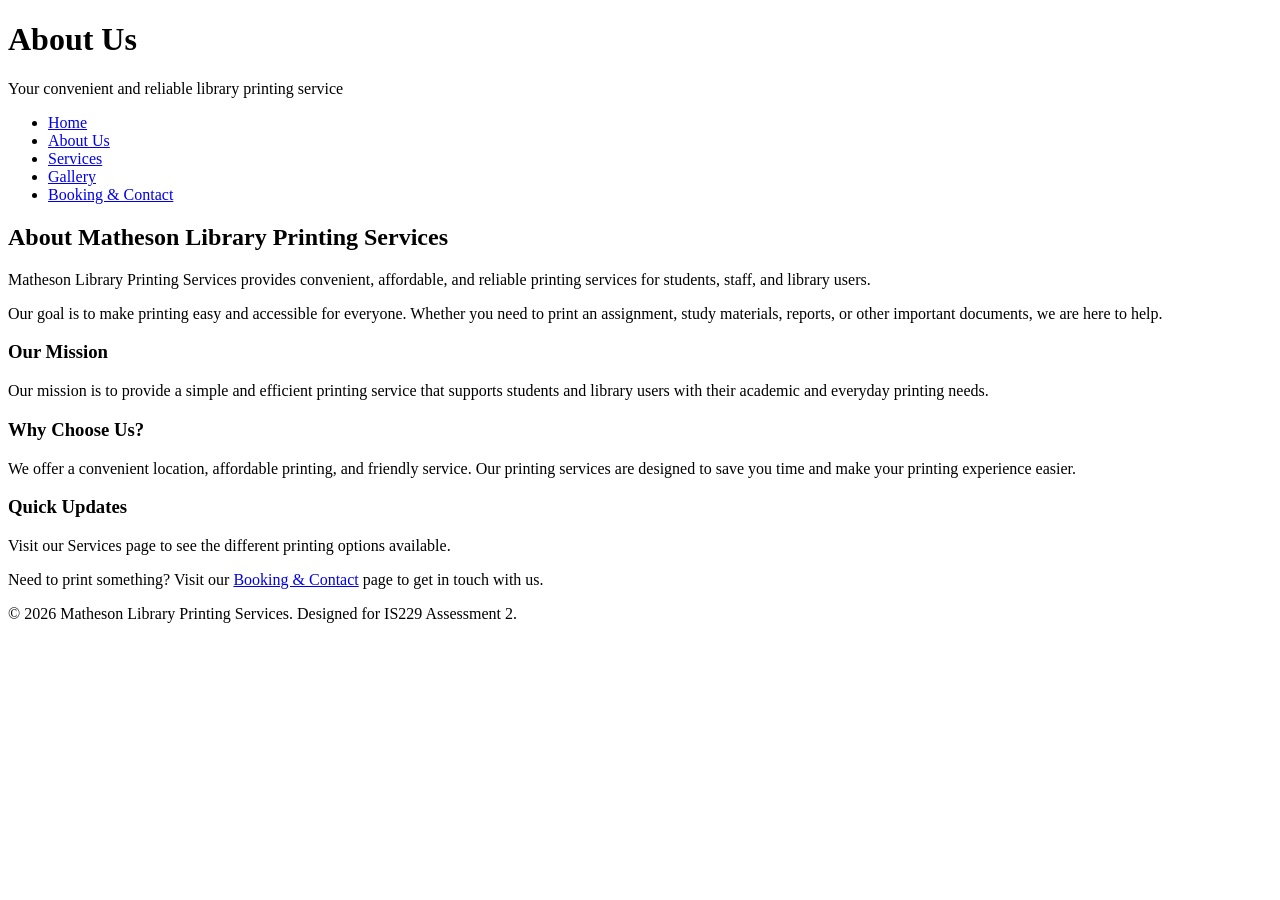
==== about.html @ 6a516424 "Initial website files(html)" ====
<!doctype html>
<html lang="en">
  <head>
    <meta charset="UTF-8" />
    <meta name="viewport" content="width=device-width, initial-scale=1.0" />
    <meta
      name="description"
      content="Learn about Matheson Library Printing Services, our mission, and why students and staff choose us for affordable, reliable printing."
    />
    <link rel="stylesheet" href="style.css" />
    <link rel="icon" type="image/png" href="images/favicon.png" />

    <title>About Us - Matheson Library Printing Services</title>
  </head>

  <body>
    <!-- Header: Main branding and website title -->
    <header>
      <h1>About Us</h1>
      <p>Your convenient and reliable library printing service</p>
    </header>

    <!-- Nav: Consistent navigation menu on every page -->
    <nav>
      <ul>
        <li><a href="index.html">Home</a></li>
        <li><a href="about.html" aria-current="page">About Us</a></li>
        <li><a href="services.html">Services</a></li>
        <li><a href="gallery.html">Gallery</a></li>
        <li><a href="contact.html">Booking &amp; Contact</a></li>
      </ul>
    </nav>

    <!-- Main: The primary content area of the page -->
    <main>
      <section aria-labelledby="about-heading">
        <h2 id="about-heading">About Matheson Library Printing Services</h2>

        <p>
          Matheson Library Printing Services provides convenient, affordable,
          and reliable printing services for students, staff, and library users.
        </p>

        <p>
          Our goal is to make printing easy and accessible for everyone. Whether
          you need to print an assignment, study materials, reports, or other
          important documents, we are here to help.
        </p>

        <!-- Article: A self-contained piece of content -->
        <article aria-labelledby="mission-heading">
          <h3 id="mission-heading">Our Mission</h3>

          <p>
            Our mission is to provide a simple and efficient printing service
            that supports students and library users with their academic and
            everyday printing needs.
          </p>
        </article>

        <article aria-labelledby="why-choose-heading">
          <h3 id="why-choose-heading">Why Choose Us?</h3>

          <p>
            We offer a convenient location, affordable printing, and friendly
            service. Our printing services are designed to save you time and
            make your printing experience easier.
          </p>
        </article>
      </section>

      <!-- Aside: Complementary content -->
      <aside aria-labelledby="quick-updates-heading">
        <h3 id="quick-updates-heading">Quick Updates</h3>

        <p>
          Visit our Services page to see the different printing options
          available.
        </p>

        <p>
          Need to print something? Visit our
          <a href="contact.html">Booking &amp; Contact</a> page to get in touch
          with us.
        </p>
      </aside>
    </main>

    <!-- Footer: Copyright and metadata info -->
    <footer>
      <p>
        &copy; 2026 Matheson Library Printing Services. Designed for IS229
        Assessment 2.
      </p>
    </footer>
  </body>
</html>
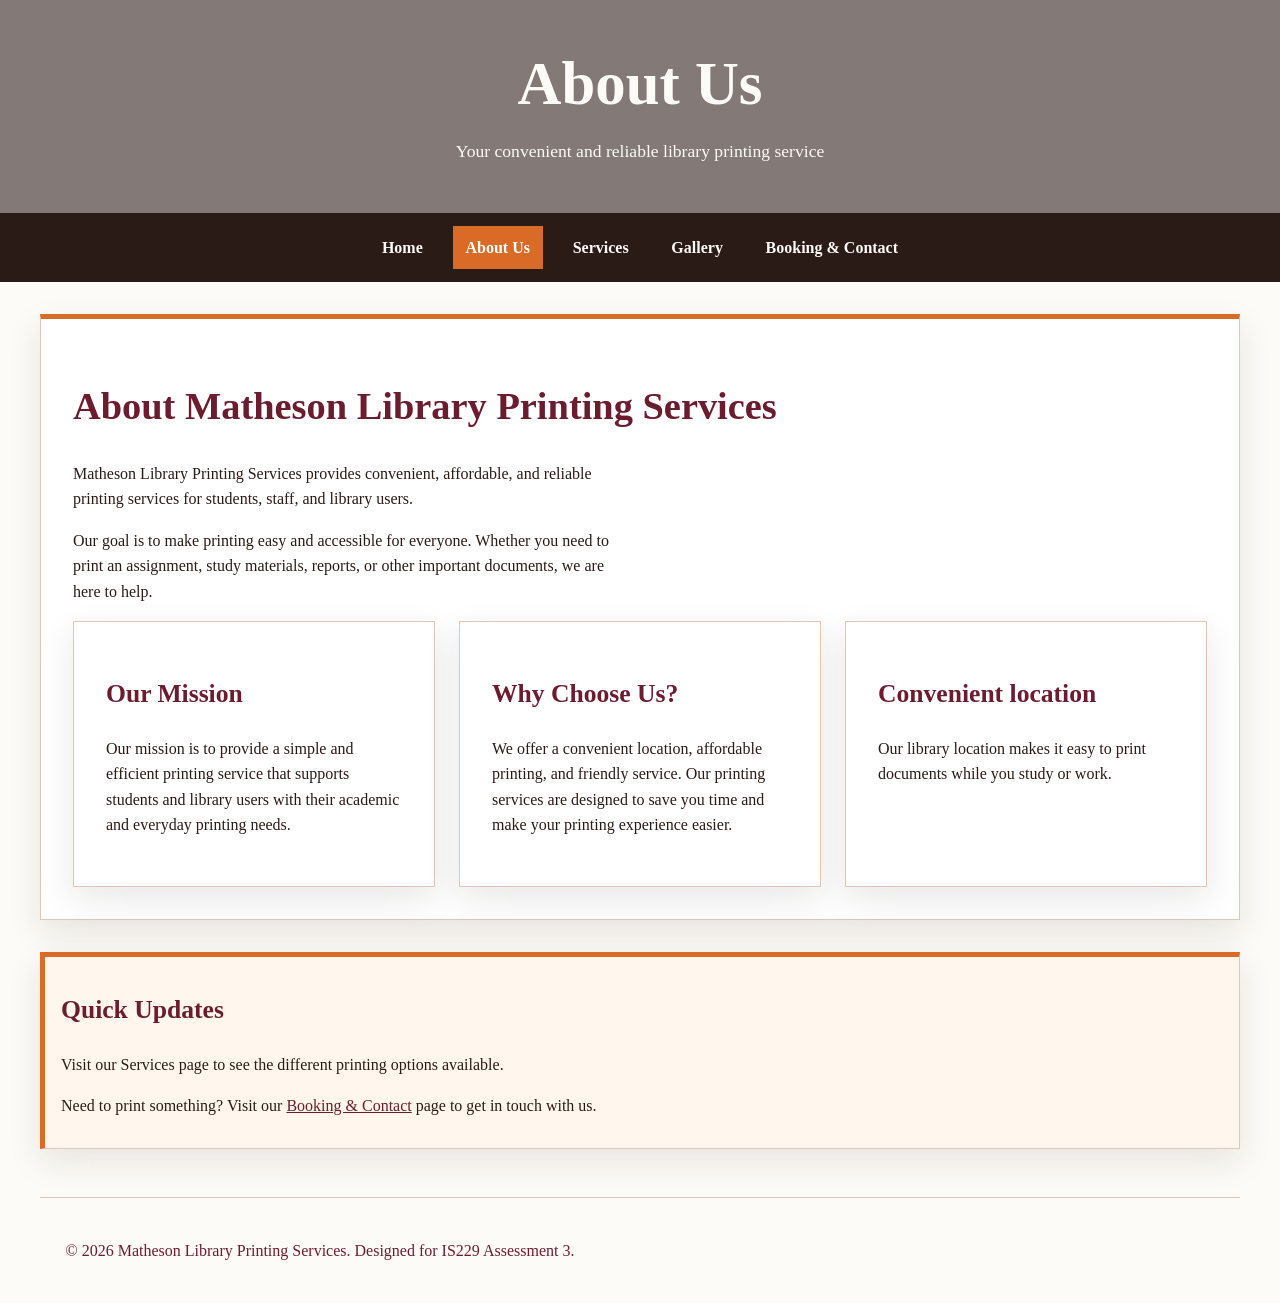
==== commit b4d798ca: "Integrate responsive layouts for core pages" ====
--- a/about.html
+++ b/about.html
@@ -8,20 +8,22 @@
       content="Learn about Matheson Library Printing Services, our mission, and why students and staff choose us for affordable, reliable printing."
     />
     <link rel="stylesheet" href="style.css" />
-    <link rel="icon" type="image/png" href="images/favicon.png" />
+    <link rel="icon" type="image/png" href="Images/favicon.png" />
 
     <title>About Us - Matheson Library Printing Services</title>
   </head>
 
   <body>
     <!-- Header: Main branding and website title -->
-    <header>
-      <h1>About Us</h1>
-      <p>Your convenient and reliable library printing service</p>
+    <header class="site-header">
+      <div class="header-container">
+        <h1>About Us</h1>
+        <p>Your convenient and reliable library printing service</p>
+      </div>
     </header>
 
     <!-- Nav: Consistent navigation menu on every page -->
-    <nav>
+    <nav class="main-nav" aria-label="Main navigation">
       <ul>
         <li><a href="index.html">Home</a></li>
         <li><a href="about.html" aria-current="page">About Us</a></li>
@@ -47,30 +49,39 @@
           important documents, we are here to help.
         </p>
 
-        <!-- Article: A self-contained piece of content -->
-        <article aria-labelledby="mission-heading">
-          <h3 id="mission-heading">Our Mission</h3>
+        <div class="grid-3">
+          <!-- Article: A self-contained piece of content -->
+          <article class="panel" aria-labelledby="mission-heading">
+            <h3 id="mission-heading">Our Mission</h3>
 
-          <p>
-            Our mission is to provide a simple and efficient printing service
-            that supports students and library users with their academic and
-            everyday printing needs.
-          </p>
-        </article>
+            <p>
+              Our mission is to provide a simple and efficient printing service
+              that supports students and library users with their academic and
+              everyday printing needs.
+            </p>
+          </article>
 
-        <article aria-labelledby="why-choose-heading">
-          <h3 id="why-choose-heading">Why Choose Us?</h3>
+          <article class="panel" aria-labelledby="why-choose-heading">
+            <h3 id="why-choose-heading">Why Choose Us?</h3>
 
-          <p>
-            We offer a convenient location, affordable printing, and friendly
-            service. Our printing services are designed to save you time and
-            make your printing experience easier.
-          </p>
-        </article>
+            <p>
+              We offer a convenient location, affordable printing, and friendly
+              service. Our printing services are designed to save you time and
+              make your printing experience easier.
+            </p>
+          </article>
+          <article class="panel">
+            <h3>Convenient location</h3>
+            <p>
+              Our library location makes it easy to print documents while you
+              study or work.
+            </p>
+          </article>
+        </div>
       </section>
 
       <!-- Aside: Complementary content -->
-      <aside aria-labelledby="quick-updates-heading">
+      <aside class="updates" aria-labelledby="quick-updates-heading">
         <h3 id="quick-updates-heading">Quick Updates</h3>
 
         <p>
@@ -90,7 +101,7 @@
     <footer>
       <p>
         &copy; 2026 Matheson Library Printing Services. Designed for IS229
-        Assessment 2.
+        Assessment 3.
       </p>
     </footer>
   </body>
--- a/style.css
+++ b/style.css
@@ -0,0 +1,352 @@
+:root {
+  --terracotta: #d96b27;
+  --maroon: #6b1d2f;
+  --chocolate: #2b1b17;
+  --cream: #fdfbf7;
+  --paper: #fff7ed;
+  --border: #dfc7b8;
+  --shadow: 0 0.75rem 2rem rgba(43, 27, 23, 0.1);
+  --content-width: 75rem;
+}
+
+*,
+*::before,
+*::after {
+  box-sizing: border-box;
+}
+
+html {
+  scroll-behavior: smooth;
+}
+
+body {
+  margin: 0;
+  min-width: 18rem;
+  background: var(--cream);
+  color: var(--chocolate);
+  font-family: Georgia, "Times New Roman", serif;
+  line-height: 1.6;
+}
+
+img,
+video,
+iframe {
+  display: block;
+  max-width: 100%;
+}
+
+img,
+video {
+  height: auto;
+}
+
+a {
+  color: var(--maroon);
+}
+
+a:hover {
+  color: var(--terracotta);
+}
+
+:focus-visible {
+  outline: 0.2rem solid var(--terracotta);
+  outline-offset: 0.2rem;
+}
+
+h1,
+h2,
+h3 {
+  line-height: 1.2;
+}
+
+h1 {
+  margin: 0;
+  font-size: clamp(2rem, 5vw, 3.8rem);
+}
+
+h2 {
+  color: var(--maroon);
+  font-size: clamp(1.6rem, 3vw, 2.4rem);
+}
+
+h3 {
+  color: var(--maroon);
+  font-size: clamp(1.2rem, 2vw, 1.6rem);
+}
+
+p,
+ul,
+ol {
+  max-width: 70ch;
+}
+
+.site-header {
+  background:
+    linear-gradient(rgba(43, 27, 23, 0.58), rgba(43, 27, 23, 0.58)),
+    url("Images/Header Background.png") center / cover;
+  color: var(--cream);
+  padding: 3rem 1rem;
+  text-align: center;
+}
+
+.site-header p {
+  margin: 1rem auto 0;
+  max-width: 48rem;
+  font-size: 1.1rem;
+}
+
+.header-container,
+.main-nav ul,
+main,
+footer {
+  width: min(100% - 2rem, var(--content-width));
+  margin-inline: auto;
+}
+
+.main-nav {
+  background: var(--chocolate);
+}
+
+.main-nav ul {
+  display: flex;
+  flex-wrap: wrap;
+  justify-content: space-evenly;
+  gap: 0.5rem;
+  margin-block: 0;
+  padding: 0.8rem 0;
+  list-style: none;
+}
+
+.main-nav li {
+  flex: 0 1 auto;
+}
+
+.main-nav a {
+  display: block;
+  padding: 0.55rem 0.8rem;
+  color: var(--cream);
+  font-weight: 700;
+  text-align: center;
+  text-decoration: none;
+}
+
+.main-nav a:hover,
+.main-nav a[aria-current="page"] {
+  background: var(--terracotta);
+  color: #fff;
+}
+
+.updates {
+  margin: 1.5rem auto 0;
+  padding: 0.8rem 1rem;
+  border-left: 0.35rem solid var(--terracotta);
+  background: var(--paper);
+}
+
+main {
+  padding-block: 2rem 3rem;
+}
+
+main > section,
+main > aside {
+  margin-bottom: 2rem;
+}
+
+.hero-grid,
+.grid-2,
+.grid-3,
+.contact-layout,
+.gallery-grid {
+  display: grid;
+  gap: 1.5rem;
+}
+
+.hero-grid {
+  align-items: center;
+}
+
+.card,
+.panel,
+.booking-form,
+main > section,
+main > aside {
+  padding: clamp(1.25rem, 3vw, 2rem);
+  border: 0.08rem solid var(--border);
+  background: #fff;
+  box-shadow: var(--shadow);
+}
+
+main > section,
+main > aside {
+  border-top: 0.35rem solid var(--terracotta);
+}
+
+.card,
+.panel {
+  height: 100%;
+}
+
+figure {
+  margin: 1.5rem 0;
+}
+
+figcaption {
+  padding-top: 0.5rem;
+  color: var(--maroon);
+  font-style: italic;
+}
+
+.gallery-grid figure {
+  margin: 0;
+}
+
+.gallery-grid img,
+.gallery-grid video {
+  width: 100%;
+  border: 0.08rem solid var(--border);
+}
+
+.video-container,
+.map-container {
+  overflow: hidden;
+  aspect-ratio: 16 / 9;
+}
+
+.video-container video,
+.map-container iframe {
+  width: 100%;
+  height: 100%;
+}
+
+.map-container iframe {
+  border: 0;
+}
+
+table {
+  width: 100%;
+  border-collapse: collapse;
+  margin-block: 1rem 2rem;
+}
+
+caption {
+  margin-bottom: 0.5rem;
+  color: var(--maroon);
+  font-weight: 700;
+  text-align: left;
+}
+
+th,
+td {
+  padding: 0.7rem;
+  border: 0.08rem solid var(--border);
+  text-align: left;
+  vertical-align: top;
+}
+
+th {
+  background: var(--maroon);
+  color: var(--cream);
+}
+
+.booking-form {
+  display: grid;
+  gap: 0.8rem;
+}
+
+.form-group {
+  display: grid;
+  gap: 0.35rem;
+}
+
+input,
+select,
+textarea {
+  width: 100%;
+  padding: 0.7rem;
+  border: 0.08rem solid #94766b;
+  border-radius: 0.2rem;
+  background: #fff;
+  color: var(--chocolate);
+  font: inherit;
+}
+
+textarea {
+  resize: vertical;
+}
+
+.btn {
+  display: inline-block;
+  width: fit-content;
+  border: 0.1rem solid transparent;
+  border-radius: 0.2rem;
+  padding: 0.7rem 1rem;
+  font: inherit;
+  font-weight: 700;
+  cursor: pointer;
+  text-decoration: none;
+}
+
+.btn-primary {
+  background: var(--terracotta);
+  color: #fff;
+}
+
+.btn-primary:hover {
+  background: var(--maroon);
+  color: #fff;
+}
+
+.btn-secondary {
+  border-color: var(--maroon);
+  color: var(--maroon);
+}
+
+footer {
+  padding-block: 1.5rem;
+  border-top: 0.08rem solid var(--border);
+  color: var(--maroon);
+  text-align: center;
+}
+
+@media (min-width: 40rem) {
+  .grid-2,
+  .contact-layout {
+    grid-template-columns: repeat(2, minmax(0, 1fr));
+  }
+
+  .gallery-grid {
+    grid-template-columns: repeat(2, minmax(0, 1fr));
+  }
+
+  .hero-grid {
+    grid-template-columns: 1.4fr 0.6fr;
+  }
+}
+
+@media (min-width: 62rem) {
+  .grid-3,
+  .gallery-grid {
+    grid-template-columns: repeat(3, minmax(0, 1fr));
+  }
+
+  .hero-grid {
+    grid-template-columns: 1.5fr 0.5fr;
+  }
+}
+
+@media (max-width: 39.99rem) {
+  .main-nav ul {
+    align-items: stretch;
+    flex-direction: column;
+    text-align: center;
+  }
+
+  .main-nav li {
+    flex: initial;
+  }
+
+  table {
+    display: block;
+    overflow-x: auto;
+  }
+}
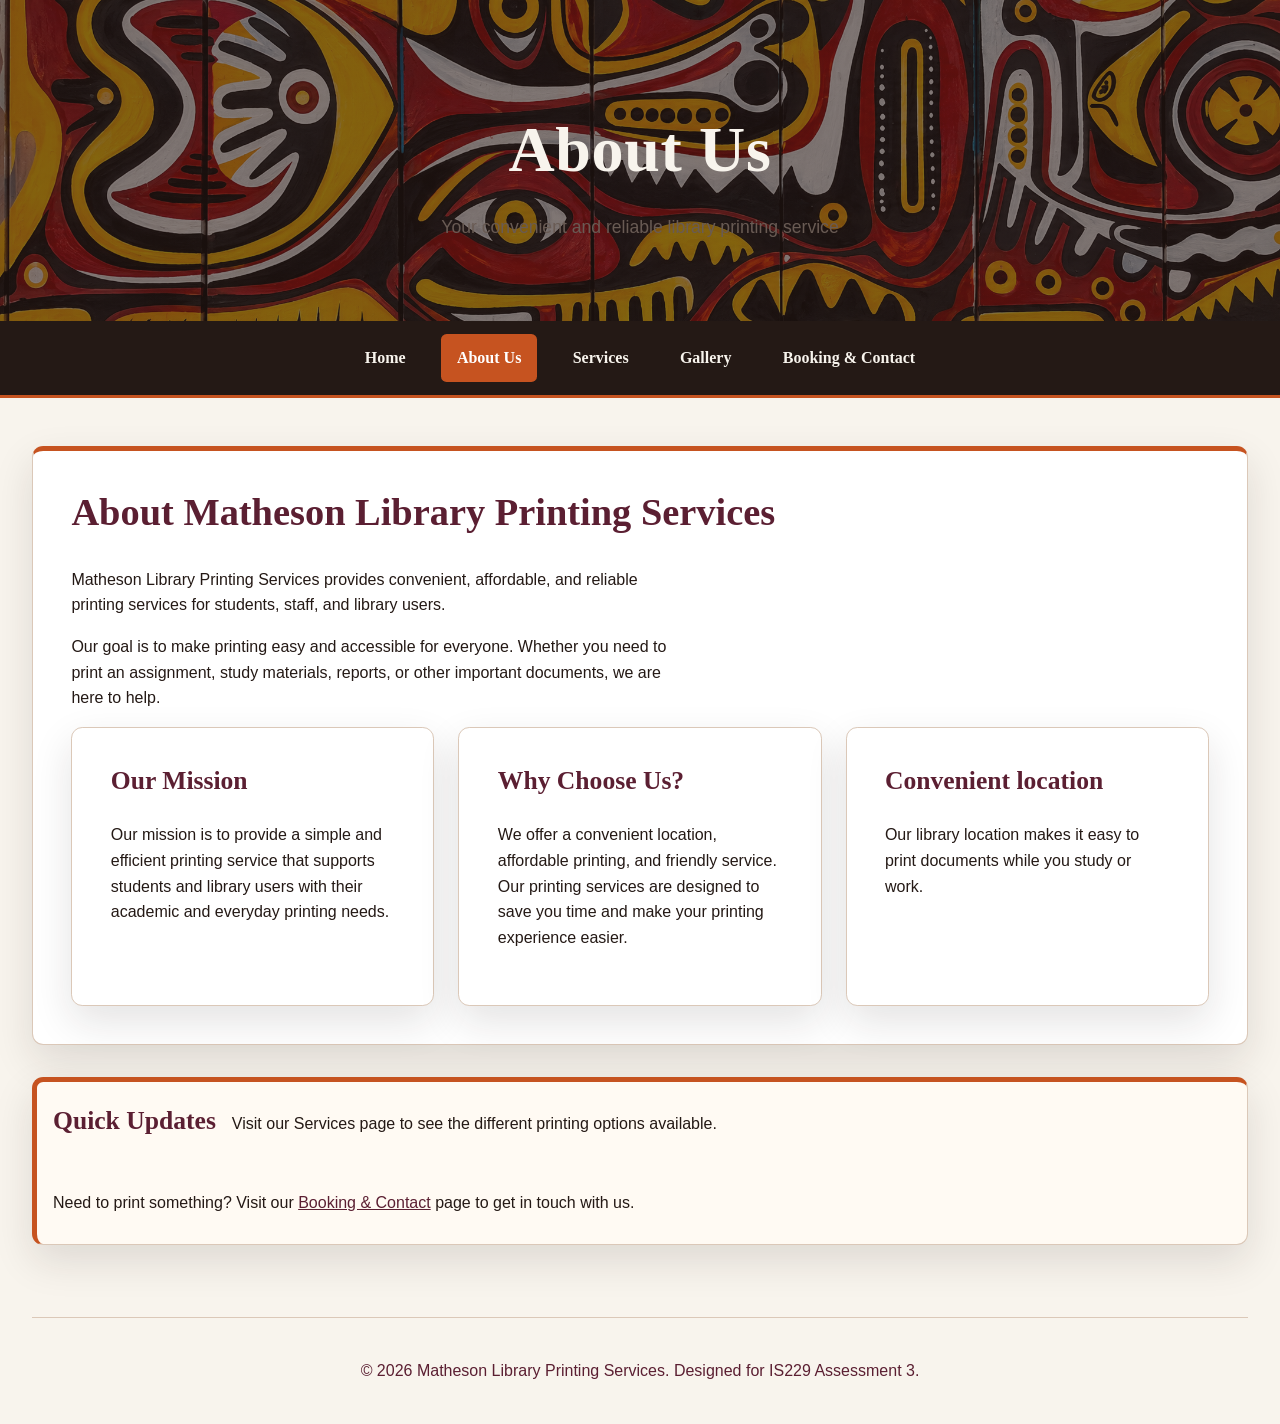
==== commit aaa256ba: "Complete responsive accessibility quality checks" ====
--- a/about.html
+++ b/about.html
@@ -14,6 +14,7 @@
   </head>
 
   <body>
+    <a class="skip-link" href="#main-content">Skip to main content</a>
     <!-- Header: Main branding and website title -->
     <header class="site-header">
       <div class="header-container">
@@ -34,7 +35,7 @@
     </nav>
 
     <!-- Main: The primary content area of the page -->
-    <main>
+    <main id="main-content">
       <section aria-labelledby="about-heading">
         <h2 id="about-heading">About Matheson Library Printing Services</h2>
 
--- a/style.css
+++ b/style.css
@@ -1,12 +1,27 @@
 :root {
-  --terracotta: #d96b27;
-  --maroon: #6b1d2f;
-  --chocolate: #2b1b17;
-  --cream: #fdfbf7;
-  --paper: #fff7ed;
-  --border: #dfc7b8;
-  --shadow: 0 0.75rem 2rem rgba(43, 27, 23, 0.1);
-  --content-width: 75rem;
+  --terracotta: #c65320;
+  --terracotta-dark: #9f3f1b;
+  --maroon: #5b1f32;
+  --maroon-dark: #3e1422;
+  --chocolate: #241915;
+  --cream: #f8f4ed;
+  --paper: #fffaf3;
+  --surface: #ffffff;
+  --border: #dbc8b8;
+  --muted: #695b54;
+  --shadow-sm: 0 0.25rem 0.8rem rgba(36, 25, 21, 0.08);
+  --shadow: 0 1rem 2.5rem rgba(36, 25, 21, 0.12);
+  --content-width: 76rem;
+  --reading-width: 68ch;
+  --space-1: 0.35rem;
+  --space-2: 0.7rem;
+  --space-3: 1rem;
+  --space-4: 1.5rem;
+  --space-5: 2rem;
+  --space-6: 3rem;
+  --space-7: 4.5rem;
+  --radius-sm: 0.35rem;
+  --radius-md: 0.7rem;
 }
 
 *,
@@ -24,7 +39,7 @@
   min-width: 18rem;
   background: var(--cream);
   color: var(--chocolate);
-  font-family: Georgia, "Times New Roman", serif;
+  font-family: "Trebuchet MS", Verdana, sans-serif;
   line-height: 1.6;
 }
 
@@ -53,20 +68,48 @@
   outline-offset: 0.2rem;
 }
 
+.skip-link {
+  position: absolute;
+  top: 0.5rem;
+  left: 0.5rem;
+  z-index: 10;
+  transform: translateY(-200%);
+  padding: 0.7rem 1rem;
+  border-radius: var(--radius-sm);
+  background: var(--cream);
+  color: var(--maroon-dark);
+  font-weight: 700;
+}
+
+.skip-link:focus {
+  transform: translateY(0);
+}
+
 h1,
 h2,
 h3 {
+  margin-top: 0;
   line-height: 1.2;
+}
+
+h1,
+h2,
+h3,
+th,
+.btn,
+.main-nav a {
+  font-family: Georgia, "Times New Roman", serif;
 }
 
 h1 {
   margin: 0;
-  font-size: clamp(2rem, 5vw, 3.8rem);
+  font-size: clamp(2.2rem, 5vw, 4.4rem);
+  letter-spacing: 0.01em;
 }
 
 h2 {
   color: var(--maroon);
-  font-size: clamp(1.6rem, 3vw, 2.4rem);
+  font-size: clamp(1.75rem, 3vw, 2.6rem);
 }
 
 h3 {
@@ -77,7 +120,14 @@
 p,
 ul,
 ol {
-  max-width: 70ch;
+  max-width: var(--reading-width);
+}
+
+small,
+figcaption,
+.site-header p,
+footer {
+  color: var(--muted);
 }
 
 .site-header {
@@ -85,12 +135,12 @@
     linear-gradient(rgba(43, 27, 23, 0.58), rgba(43, 27, 23, 0.58)),
     url("Images/Header Background.png") center / cover;
   color: var(--cream);
-  padding: 3rem 1rem;
+  padding: clamp(3.5rem, 10vw, 7rem) 1rem clamp(3rem, 8vw, 5rem);
   text-align: center;
 }
 
 .site-header p {
-  margin: 1rem auto 0;
+  margin: var(--space-4) auto 0;
   max-width: 48rem;
   font-size: 1.1rem;
 }
@@ -103,8 +153,15 @@
   margin-inline: auto;
 }
 
+.header-container {
+  display: flex;
+  flex-direction: column;
+  align-items: center;
+}
+
 .main-nav {
   background: var(--chocolate);
+  border-bottom: 0.2rem solid var(--terracotta);
 }
 
 .main-nav ul {
@@ -123,11 +180,15 @@
 
 .main-nav a {
   display: block;
-  padding: 0.55rem 0.8rem;
+  border-radius: var(--radius-sm);
+  padding: 0.7rem 1rem;
   color: var(--cream);
   font-weight: 700;
   text-align: center;
   text-decoration: none;
+  transition:
+    background-color 160ms ease,
+    color 160ms ease;
 }
 
 .main-nav a:hover,
@@ -136,7 +197,15 @@
   color: #fff;
 }
 
+.main-nav a:focus-visible {
+  outline-color: var(--cream);
+}
+
 .updates {
+  display: flex;
+  flex-wrap: wrap;
+  align-items: baseline;
+  gap: var(--space-2) var(--space-3);
   margin: 1.5rem auto 0;
   padding: 0.8rem 1rem;
   border-left: 0.35rem solid var(--terracotta);
@@ -144,7 +213,7 @@
 }
 
 main {
-  padding-block: 2rem 3rem;
+  padding-block: var(--space-6) var(--space-7);
 }
 
 main > section,
@@ -158,11 +227,33 @@
 .contact-layout,
 .gallery-grid {
   display: grid;
+  align-items: stretch;
   gap: 1.5rem;
+}
+
+.hero-grid {
+  grid-template-columns: minmax(0, 1.5fr) minmax(16rem, 0.5fr);
+}
+
+.grid-2,
+.contact-layout {
+  grid-template-columns: repeat(2, minmax(0, 1fr));
+}
+
+.grid-3,
+.gallery-grid {
+  grid-template-columns: repeat(3, minmax(0, 1fr));
 }
 
 .hero-grid {
   align-items: center;
+}
+
+.grid-2 > *,
+.grid-3 > *,
+.contact-layout > *,
+.gallery-grid > * {
+  min-width: 0;
 }
 
 .card,
@@ -170,9 +261,10 @@
 .booking-form,
 main > section,
 main > aside {
-  padding: clamp(1.25rem, 3vw, 2rem);
+  padding: clamp(1.35rem, 3vw, 2.4rem);
   border: 0.08rem solid var(--border);
-  background: #fff;
+  border-radius: var(--radius-md);
+  background: var(--surface);
   box-shadow: var(--shadow);
 }
 
@@ -191,8 +283,7 @@
 }
 
 figcaption {
-  padding-top: 0.5rem;
-  color: var(--maroon);
+  padding-top: var(--space-2);
   font-style: italic;
 }
 
@@ -203,7 +294,12 @@
 .gallery-grid img,
 .gallery-grid video {
   width: 100%;
+  aspect-ratio: 4 / 3;
   border: 0.08rem solid var(--border);
+}
+
+.gallery-grid img {
+  object-fit: cover;
 }
 
 .video-container,
@@ -216,6 +312,10 @@
 .map-container iframe {
   width: 100%;
   height: 100%;
+}
+
+.video-container video {
+  object-fit: cover;
 }
 
 .map-container iframe {
@@ -253,6 +353,10 @@
   gap: 0.8rem;
 }
 
+.booking-form .btn {
+  justify-self: start;
+}
+
 .form-group {
   display: grid;
   gap: 0.35rem;
@@ -262,12 +366,30 @@
 select,
 textarea {
   width: 100%;
-  padding: 0.7rem;
+  min-height: 3rem;
+  padding: 0.75rem 0.85rem;
   border: 0.08rem solid #94766b;
-  border-radius: 0.2rem;
-  background: #fff;
+  border-radius: var(--radius-sm);
+  background: var(--surface);
   color: var(--chocolate);
   font: inherit;
+  transition:
+    border-color 160ms ease,
+    box-shadow 160ms ease;
+}
+
+input:focus,
+select:focus,
+textarea:focus {
+  border-color: var(--terracotta);
+  box-shadow: 0 0 0 0.2rem rgba(198, 83, 32, 0.18);
+  outline: none;
+}
+
+input:user-invalid,
+select:user-invalid,
+textarea:user-invalid {
+  border-color: var(--maroon);
 }
 
 textarea {
@@ -278,12 +400,21 @@
   display: inline-block;
   width: fit-content;
   border: 0.1rem solid transparent;
-  border-radius: 0.2rem;
-  padding: 0.7rem 1rem;
+  border-radius: var(--radius-sm);
+  padding: 0.8rem 1.15rem;
   font: inherit;
   font-weight: 700;
   cursor: pointer;
   text-decoration: none;
+  transition:
+    background-color 160ms ease,
+    border-color 160ms ease,
+    color 160ms ease,
+    transform 160ms ease;
+}
+
+.btn:hover {
+  transform: translateY(-0.1rem);
 }
 
 .btn-primary {
@@ -292,7 +423,7 @@
 }
 
 .btn-primary:hover {
-  background: var(--maroon);
+  background: var(--terracotta-dark);
   color: #fff;
 }
 
@@ -301,7 +432,14 @@
   color: var(--maroon);
 }
 
+.btn-secondary:hover {
+  background: var(--maroon);
+  color: var(--cream);
+}
+
 footer {
+  display: flex;
+  justify-content: center;
   padding-block: 1.5rem;
   border-top: 0.08rem solid var(--border);
   color: var(--maroon);
@@ -309,28 +447,24 @@
 }
 
 @media (min-width: 40rem) {
-  .grid-2,
-  .contact-layout {
-    grid-template-columns: repeat(2, minmax(0, 1fr));
-  }
-
+  .hero-grid {
+    grid-template-columns: minmax(0, 1.4fr) minmax(15rem, 0.6fr);
+  }
+
+  .grid-3,
   .gallery-grid {
     grid-template-columns: repeat(2, minmax(0, 1fr));
   }
-
+}
+
+@media (min-width: 62rem) {
   .hero-grid {
-    grid-template-columns: 1.4fr 0.6fr;
-  }
-}
-
-@media (min-width: 62rem) {
+    grid-template-columns: minmax(0, 1.5fr) minmax(16rem, 0.5fr);
+  }
+
   .grid-3,
   .gallery-grid {
     grid-template-columns: repeat(3, minmax(0, 1fr));
-  }
-
-  .hero-grid {
-    grid-template-columns: 1.5fr 0.5fr;
   }
 }
 
@@ -345,8 +479,26 @@
     flex: initial;
   }
 
+  .hero-grid,
+  .grid-2,
+  .grid-3,
+  .contact-layout,
+  .gallery-grid {
+    grid-template-columns: minmax(0, 1fr);
+  }
+
   table {
     display: block;
     overflow-x: auto;
   }
 }
+
+@media (prefers-reduced-motion: reduce) {
+  *,
+  *::before,
+  *::after {
+    scroll-behavior: auto !important;
+    transition-duration: 0.01ms !important;
+    animation-duration: 0.01ms !important;
+  }
+}
